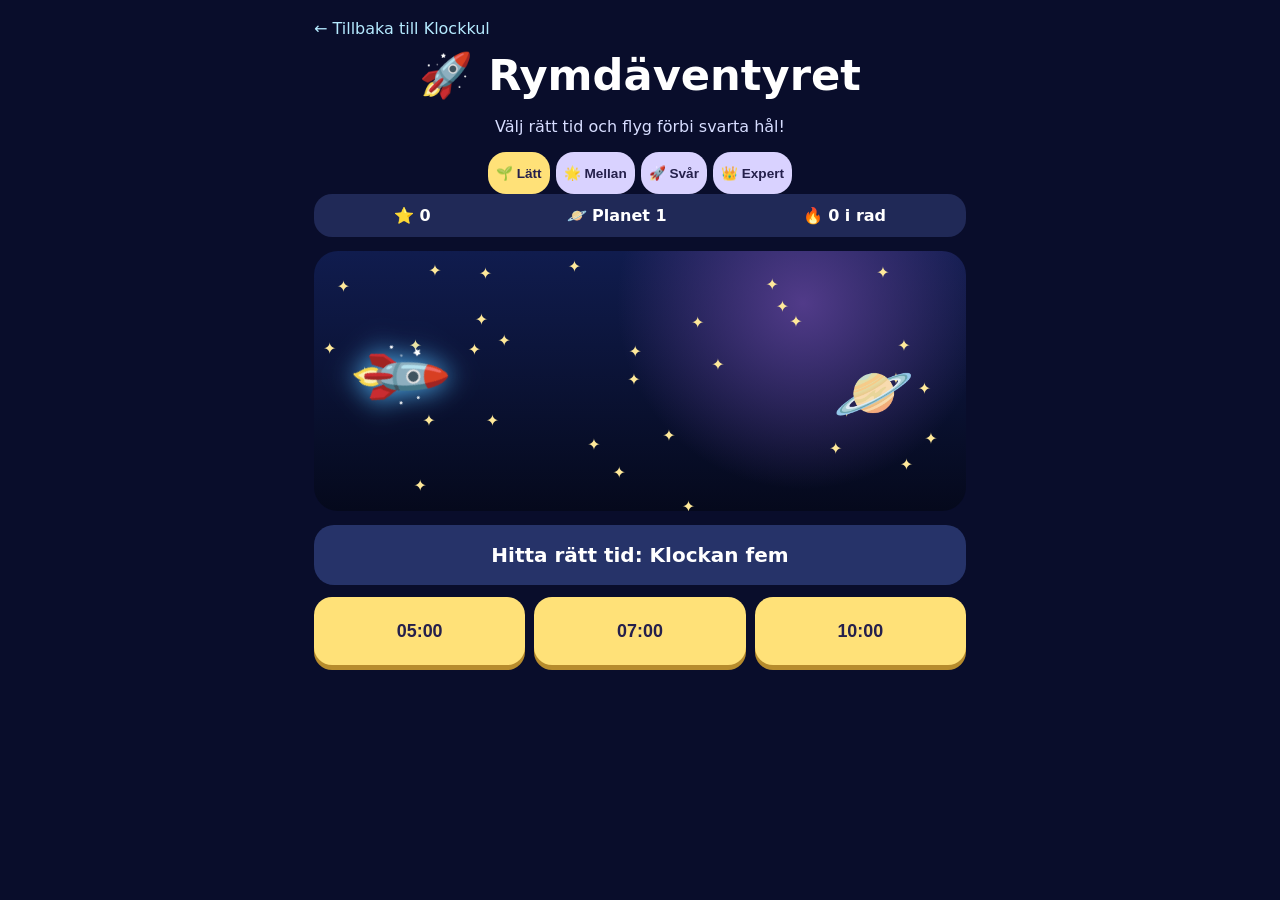
==== space.html @ d6b53c28 "Add interactive space adventure clock game" ====
<!doctype html><html lang="sv"><head><meta charset="utf-8"><meta name="viewport" content="width=device-width,initial-scale=1"><title>Rymdäventyret – Klockkul</title><style>
*{box-sizing:border-box}body{margin:0;background:#090d2b;color:white;font-family:system-ui,sans-serif;text-align:center}main{max-width:680px;margin:auto;padding:14px}a{color:#b5eaff;text-decoration:none;display:block;text-align:left;margin:5px 0 12px}h1{font-size:clamp(1.7rem,6vw,2.7rem);margin:8px}p{color:#d7ddff}.hud{display:flex;justify-content:space-around;background:#202957;border-radius:18px;padding:12px;font-weight:800}.space{height:260px;position:relative;overflow:hidden;border-radius:24px;margin:14px 0;background:radial-gradient(circle at 75% 20%,#513b89,transparent 35%),linear-gradient(#101c4e,#05091c)}.star{position:absolute;color:#ffe99a;animation:twinkle 1.5s infinite alternate}@keyframes twinkle{to{opacity:.2;transform:scale(.6)}}.rocket{position:absolute;left:13%;top:48%;font-size:65px;transform:translate(-50%,-50%) rotate(45deg);transition:left .65s,top .65s;filter:drop-shadow(0 0 14px #56bfff)}.planet{position:absolute;right:8%;top:40%;font-size:65px}.hole{position:absolute;right:10%;top:38%;font-size:75px}.question{background:#263369;border-radius:20px;padding:14px;margin:10px 0}.question h2{margin:4px;font-size:1.25rem}.clock{width:140px;height:140px;border:8px solid #f6f2ff;border-radius:50%;background:#fffdf0;position:relative;margin:10px auto;color:#1d2040}.num{position:absolute;left:50%;top:50%;font-weight:800;font-size:12px;transform:translate(-50%,-50%) rotate(var(--a)) translateY(-53px) rotate(calc(-1 * var(--a)))}.hand{position:absolute;left:50%;bottom:50%;transform-origin:bottom;border-radius:8px}.hour{width:6px;height:36px;background:#7651db}.minute{width:4px;height:49px;background:#159eaa}.dot{position:absolute;top:50%;left:50%;width:12px;height:12px;background:#21223d;border-radius:50%;transform:translate(-50%,-50%)}.options{display:grid;grid-template-columns:repeat(3,1fr);gap:9px;margin:12px 0}button{cursor:pointer;border:0;border-radius:18px;padding:17px 7px;font-size:1.12rem;font-weight:900;background:#ffe178;color:#25204c;min-height:68px;box-shadow:0 5px #b78c2d}button:disabled{opacity:.6}button.correct{background:#8df1ba}button.wrong{background:#ff9fa5}.level button{font-size:.85rem;min-height:42px;padding:8px;background:#d9d2ff;box-shadow:none}.level button.active{background:#ffe178}.level{display:flex;gap:6px;justify-content:center;flex-wrap:wrap}.message{min-height:50px;font-weight:800;font-size:1.15rem}#next{background:#9cefff;box-shadow:0 5px #4f92a7;width:100%;margin:4px 0 18px}#next[hidden]{display:none}.rocket.fly{left:78%;top:40%}.rocket.fail{left:40%;top:65%}@media(max-width:380px){.options button{font-size:.96rem}}@media(prefers-reduced-motion:reduce){*,*:before,*:after{animation:none!important;transition:none!important}}
</style></head><body><main><a href="index.html">← Tillbaka till Klockkul</a><h1>🚀 Rymdäventyret</h1><p>Välj rätt tid och flyg förbi svarta hål!</p><div class="level" id="levels"></div><div class="hud"><span>⭐ <b id="points">0</b></span><span>🪐 Planet <b id="planet">1</b></span><span>🔥 <b id="streak">0</b> i rad</span></div><div class="space" id="space"><div class="rocket" id="rocket">🚀</div><div id="destination" class="planet">🪐</div></div><div class="question"><h2 id="prompt"></h2><div id="clock"></div></div><div class="options" id="options"></div><div class="message" id="message" role="status" aria-live="polite"></div><button id="next" hidden>Flyg vidare! 🚀</button></main><script>
const steps=[30,15,5,1],names=['🌱 Lätt','🌟 Mellan','🚀 Svår','👑 Expert'];let level=0,points=+(localStorage.spacePoints||0),round=0,streak=0,answer=null,locked=false;
const $=s=>document.querySelector(s);const word=['tolv','ett','två','tre','fyra','fem','sex','sju','åtta','nio','tio','elva'];const num=n=>String(n).padStart(2,'0');const fmt=t=>num(t.h)+':'+num(t.m);const random=()=>({h:1+Math.floor(Math.random()*12),m:Math.floor(Math.random()*(60/steps[level]))*steps[level]});const say=t=>{let next=word[(t.h+1)%12],h=word[t.h%12],m=t.m;if(!m)return 'Klockan '+h;if(m===15)return 'Kvart över '+h;if(m===30)return 'Halv '+next;if(m===45)return 'Kvart i '+next;if(m<30)return m+' minuter över '+h;return (60-m)+' minuter i '+next};
names.forEach((name,i)=>{let b=document.createElement('button');b.textContent=name;b.onclick=()=>{level=i;round=0;streak=0;document.querySelectorAll('.level button').forEach(x=>x.classList.remove('active'));b.classList.add('active');newRound()};if(!i)b.className='active';$('#levels').append(b)});
for(let i=0;i<32;i++){let s=document.createElement('span');s.className='star';s.textContent='✦';s.style.left=Math.random()*100+'%';s.style.top=Math.random()*100+'%';s.style.animationDelay=Math.random()*2+'s';$('#space').prepend(s)}
function clock(t){let c=document.createElement('div');c.className='clock';for(let n=1;n<=12;n++){let s=document.createElement('span');s.className='num';s.textContent=n;s.style.setProperty('--a',n*30+'deg');c.append(s)}for(let [cls,deg] of [['hour',t.h*30+t.m*.5],['minute',t.m*6]]){let h=document.createElement('i');h.className='hand '+cls;h.style.transform='translateX(-50%) rotate('+deg+'deg)';c.append(h)}let d=document.createElement('i');d.className='dot';c.append(d);return c}
function newRound(){locked=false;$('#next').hidden=true;$('#message').textContent='';$('#rocket').className='rocket';$('#destination').textContent='🪐';$('#destination').className='planet';$('#clock').replaceChildren();$('#options').replaceChildren();answer=random();let analog=Math.random()<.5;$('#prompt').textContent=analog?'Vilken tid visar klockan?':'Hitta rätt tid: '+say(answer);if(analog)$('#clock').append(clock(answer));let choices=[answer],used=new Set([fmt(answer)]);while(choices.length<3){let t=random();if(!used.has(fmt(t))){used.add(fmt(t));choices.push(t)}}for(let t of choices.sort(()=>Math.random()-.5)){let b=document.createElement('button');b.textContent=fmt(t);b.onclick=()=>choose(t,b);$('#options').append(b)}$('#planet').textContent=1+Math.floor(round/5);$('#points').textContent=points;$('#streak').textContent=streak}
function choose(t,b){if(locked)return;locked=true;let ok=fmt(t)===fmt(answer);document.querySelectorAll('#options button').forEach(x=>x.disabled=true);if(ok){b.classList.add('correct');streak++;round++;points++;localStorage.spacePoints=points;localStorage.clockStars=+(localStorage.clockStars||0)+1;localStorage.clockCorrect=+(localStorage.clockCorrect||0)+1;$('#rocket').classList.add('fly');$('#message').textContent=round%5===0?'🏆 Planet räddad! Ny galax väntar!':'✨ Snyggt! Du flög rätt! +1 ⭐'}else{b.classList.add('wrong');streak=0;$('#rocket').classList.add('fail');$('#destination').textContent='🕳️';$('#destination').className='hole';$('#message').textContent='🛟 Nästan! Rätt tid är '+fmt(answer)+'. Försök igen!';document.querySelectorAll('#options button').forEach(x=>{if(x.textContent===fmt(answer))x.classList.add('correct')})}$('#points').textContent=points;$('#streak').textContent=streak;$('#next').textContent=ok?'Flyg vidare! 🚀':'Försök med en ny tid! 💪';$('#next').hidden=false}
$('#next').onclick=newRound;newRound();
</script></body></html>
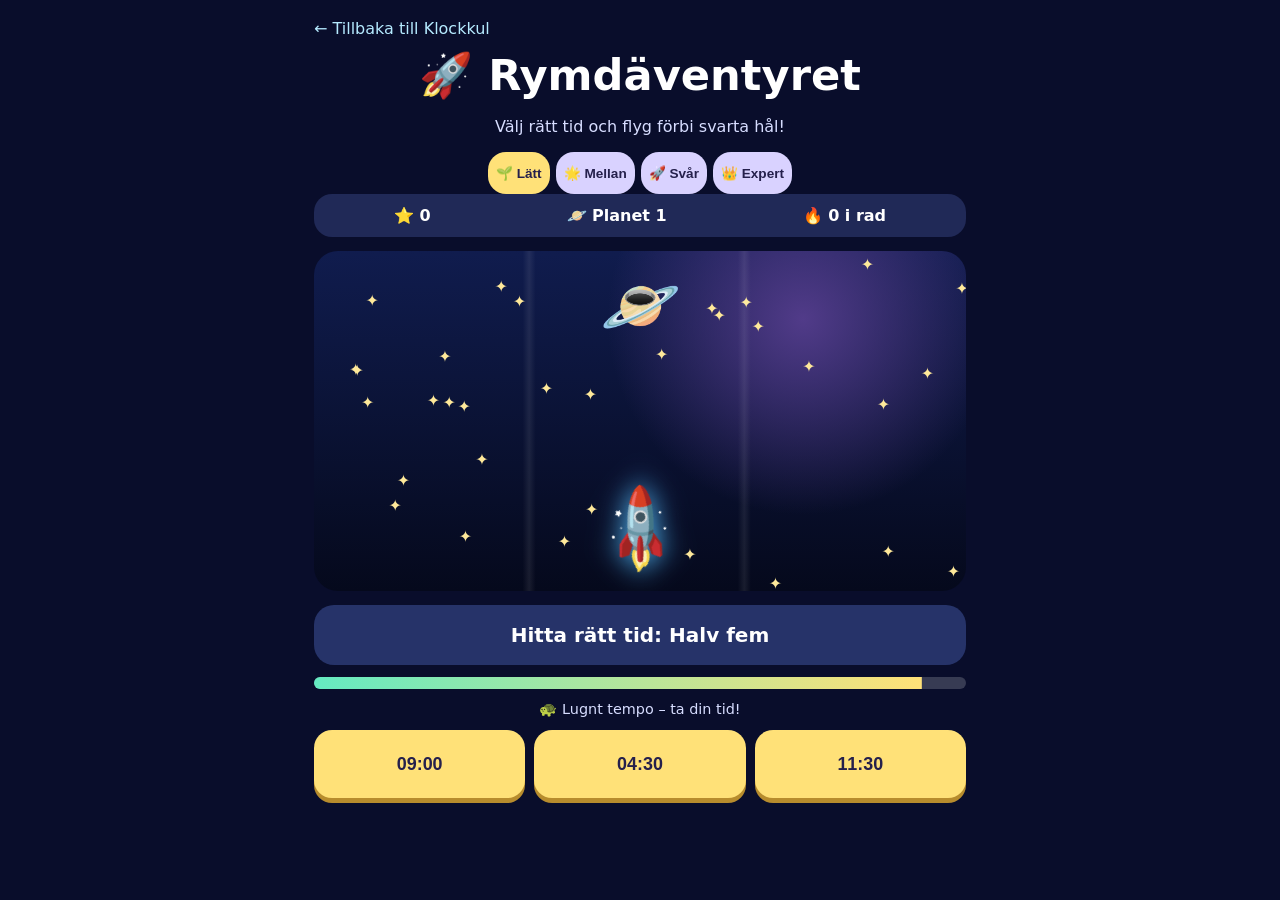
==== commit 789c1b8d: "Make rocket dodge continuously approaching obstacles with level-based timers" ====
--- a/space.html
+++ b/space.html
@@ -1,12 +1,17 @@
 <!doctype html><html lang="sv"><head><meta charset="utf-8"><meta name="viewport" content="width=device-width,initial-scale=1"><title>Rymdäventyret – Klockkul</title><style>
-*{box-sizing:border-box}body{margin:0;background:#090d2b;color:white;font-family:system-ui,sans-serif;text-align:center}main{max-width:680px;margin:auto;padding:14px}a{color:#b5eaff;text-decoration:none;display:block;text-align:left;margin:5px 0 12px}h1{font-size:clamp(1.7rem,6vw,2.7rem);margin:8px}p{color:#d7ddff}.hud{display:flex;justify-content:space-around;background:#202957;border-radius:18px;padding:12px;font-weight:800}.space{height:260px;position:relative;overflow:hidden;border-radius:24px;margin:14px 0;background:radial-gradient(circle at 75% 20%,#513b89,transparent 35%),linear-gradient(#101c4e,#05091c)}.star{position:absolute;color:#ffe99a;animation:twinkle 1.5s infinite alternate}@keyframes twinkle{to{opacity:.2;transform:scale(.6)}}.rocket{position:absolute;left:13%;top:48%;font-size:65px;transform:translate(-50%,-50%) rotate(45deg);transition:left .65s,top .65s;filter:drop-shadow(0 0 14px #56bfff)}.planet{position:absolute;right:8%;top:40%;font-size:65px}.hole{position:absolute;right:10%;top:38%;font-size:75px}.question{background:#263369;border-radius:20px;padding:14px;margin:10px 0}.question h2{margin:4px;font-size:1.25rem}.clock{width:140px;height:140px;border:8px solid #f6f2ff;border-radius:50%;background:#fffdf0;position:relative;margin:10px auto;color:#1d2040}.num{position:absolute;left:50%;top:50%;font-weight:800;font-size:12px;transform:translate(-50%,-50%) rotate(var(--a)) translateY(-53px) rotate(calc(-1 * var(--a)))}.hand{position:absolute;left:50%;bottom:50%;transform-origin:bottom;border-radius:8px}.hour{width:6px;height:36px;background:#7651db}.minute{width:4px;height:49px;background:#159eaa}.dot{position:absolute;top:50%;left:50%;width:12px;height:12px;background:#21223d;border-radius:50%;transform:translate(-50%,-50%)}.options{display:grid;grid-template-columns:repeat(3,1fr);gap:9px;margin:12px 0}button{cursor:pointer;border:0;border-radius:18px;padding:17px 7px;font-size:1.12rem;font-weight:900;background:#ffe178;color:#25204c;min-height:68px;box-shadow:0 5px #b78c2d}button:disabled{opacity:.6}button.correct{background:#8df1ba}button.wrong{background:#ff9fa5}.level button{font-size:.85rem;min-height:42px;padding:8px;background:#d9d2ff;box-shadow:none}.level button.active{background:#ffe178}.level{display:flex;gap:6px;justify-content:center;flex-wrap:wrap}.message{min-height:50px;font-weight:800;font-size:1.15rem}#next{background:#9cefff;box-shadow:0 5px #4f92a7;width:100%;margin:4px 0 18px}#next[hidden]{display:none}.rocket.fly{left:78%;top:40%}.rocket.fail{left:40%;top:65%}@media(max-width:380px){.options button{font-size:.96rem}}@media(prefers-reduced-motion:reduce){*,*:before,*:after{animation:none!important;transition:none!important}}
-</style></head><body><main><a href="index.html">← Tillbaka till Klockkul</a><h1>🚀 Rymdäventyret</h1><p>Välj rätt tid och flyg förbi svarta hål!</p><div class="level" id="levels"></div><div class="hud"><span>⭐ <b id="points">0</b></span><span>🪐 Planet <b id="planet">1</b></span><span>🔥 <b id="streak">0</b> i rad</span></div><div class="space" id="space"><div class="rocket" id="rocket">🚀</div><div id="destination" class="planet">🪐</div></div><div class="question"><h2 id="prompt"></h2><div id="clock"></div></div><div class="options" id="options"></div><div class="message" id="message" role="status" aria-live="polite"></div><button id="next" hidden>Flyg vidare! 🚀</button></main><script>
-const steps=[30,15,5,1],names=['🌱 Lätt','🌟 Mellan','🚀 Svår','👑 Expert'];let level=0,points=+(localStorage.spacePoints||0),round=0,streak=0,answer=null,locked=false;
-const $=s=>document.querySelector(s);const word=['tolv','ett','två','tre','fyra','fem','sex','sju','åtta','nio','tio','elva'];const num=n=>String(n).padStart(2,'0');const fmt=t=>num(t.h)+':'+num(t.m);const random=()=>({h:1+Math.floor(Math.random()*12),m:Math.floor(Math.random()*(60/steps[level]))*steps[level]});const say=t=>{let next=word[(t.h+1)%12],h=word[t.h%12],m=t.m;if(!m)return 'Klockan '+h;if(m===15)return 'Kvart över '+h;if(m===30)return 'Halv '+next;if(m===45)return 'Kvart i '+next;if(m<30)return m+' minuter över '+h;return (60-m)+' minuter i '+next};
-names.forEach((name,i)=>{let b=document.createElement('button');b.textContent=name;b.onclick=()=>{level=i;round=0;streak=0;document.querySelectorAll('.level button').forEach(x=>x.classList.remove('active'));b.classList.add('active');newRound()};if(!i)b.className='active';$('#levels').append(b)});
-for(let i=0;i<32;i++){let s=document.createElement('span');s.className='star';s.textContent='✦';s.style.left=Math.random()*100+'%';s.style.top=Math.random()*100+'%';s.style.animationDelay=Math.random()*2+'s';$('#space').prepend(s)}
-function clock(t){let c=document.createElement('div');c.className='clock';for(let n=1;n<=12;n++){let s=document.createElement('span');s.className='num';s.textContent=n;s.style.setProperty('--a',n*30+'deg');c.append(s)}for(let [cls,deg] of [['hour',t.h*30+t.m*.5],['minute',t.m*6]]){let h=document.createElement('i');h.className='hand '+cls;h.style.transform='translateX(-50%) rotate('+deg+'deg)';c.append(h)}let d=document.createElement('i');d.className='dot';c.append(d);return c}
-function newRound(){locked=false;$('#next').hidden=true;$('#message').textContent='';$('#rocket').className='rocket';$('#destination').textContent='🪐';$('#destination').className='planet';$('#clock').replaceChildren();$('#options').replaceChildren();answer=random();let analog=Math.random()<.5;$('#prompt').textContent=analog?'Vilken tid visar klockan?':'Hitta rätt tid: '+say(answer);if(analog)$('#clock').append(clock(answer));let choices=[answer],used=new Set([fmt(answer)]);while(choices.length<3){let t=random();if(!used.has(fmt(t))){used.add(fmt(t));choices.push(t)}}for(let t of choices.sort(()=>Math.random()-.5)){let b=document.createElement('button');b.textContent=fmt(t);b.onclick=()=>choose(t,b);$('#options').append(b)}$('#planet').textContent=1+Math.floor(round/5);$('#points').textContent=points;$('#streak').textContent=streak}
-function choose(t,b){if(locked)return;locked=true;let ok=fmt(t)===fmt(answer);document.querySelectorAll('#options button').forEach(x=>x.disabled=true);if(ok){b.classList.add('correct');streak++;round++;points++;localStorage.spacePoints=points;localStorage.clockStars=+(localStorage.clockStars||0)+1;localStorage.clockCorrect=+(localStorage.clockCorrect||0)+1;$('#rocket').classList.add('fly');$('#message').textContent=round%5===0?'🏆 Planet räddad! Ny galax väntar!':'✨ Snyggt! Du flög rätt! +1 ⭐'}else{b.classList.add('wrong');streak=0;$('#rocket').classList.add('fail');$('#destination').textContent='🕳️';$('#destination').className='hole';$('#message').textContent='🛟 Nästan! Rätt tid är '+fmt(answer)+'. Försök igen!';document.querySelectorAll('#options button').forEach(x=>{if(x.textContent===fmt(answer))x.classList.add('correct')})}$('#points').textContent=points;$('#streak').textContent=streak;$('#next').textContent=ok?'Flyg vidare! 🚀':'Försök med en ny tid! 💪';$('#next').hidden=false}
-$('#next').onclick=newRound;newRound();
+*{box-sizing:border-box}body{margin:0;background:#090d2b;color:white;font-family:system-ui,sans-serif;text-align:center}main{max-width:680px;margin:auto;padding:14px}a{color:#b5eaff;text-decoration:none;display:block;text-align:left;margin:5px 0 12px}h1{font-size:clamp(1.7rem,6vw,2.7rem);margin:8px}p{color:#d7ddff}.hud{display:flex;justify-content:space-around;background:#202957;border-radius:18px;padding:12px;font-weight:800}.space{height:340px;position:relative;overflow:hidden;border-radius:24px;margin:14px 0;background:radial-gradient(circle at 75% 20%,#513b89,transparent 35%),linear-gradient(#101c4e,#05091c)}.star{position:absolute;color:#ffe99a;animation:twinkle 1.5s infinite alternate}@keyframes twinkle{to{opacity:.2;transform:scale(.6)}}.rocket{position:absolute;left:50%;top:82%;font-size:60px;transform:translate(-50%,-50%) rotate(-45deg);transition:left .45s,top .45s;z-index:4;filter:drop-shadow(0 0 14px #56bfff)}.planet{position:absolute;left:50%;top:5%;font-size:65px;transform:translateX(-50%)}.hole{position:absolute;left:50%;top:5%;font-size:75px;transform:translateX(-50%)}.question{background:#263369;border-radius:20px;padding:14px;margin:10px 0}.question h2{margin:4px;font-size:1.25rem}.clock{width:140px;height:140px;border:8px solid #f6f2ff;border-radius:50%;background:#fffdf0;position:relative;margin:10px auto;color:#1d2040}.num{position:absolute;left:50%;top:50%;font-weight:800;font-size:12px;transform:translate(-50%,-50%) rotate(var(--a)) translateY(-53px) rotate(calc(-1 * var(--a)))}.hand{position:absolute;left:50%;bottom:50%;transform-origin:bottom;border-radius:8px}.hour{width:6px;height:36px;background:#7651db}.minute{width:4px;height:49px;background:#159eaa}.dot{position:absolute;top:50%;left:50%;width:12px;height:12px;background:#21223d;border-radius:50%;transform:translate(-50%,-50%)}.options{display:grid;grid-template-columns:repeat(3,1fr);gap:9px;margin:12px 0}button{cursor:pointer;border:0;border-radius:18px;padding:17px 7px;font-size:1.12rem;font-weight:900;background:#ffe178;color:#25204c;min-height:68px;box-shadow:0 5px #b78c2d}button:disabled{opacity:.6}button.correct{background:#8df1ba}button.wrong{background:#ff9fa5}.level button{font-size:.85rem;min-height:42px;padding:8px;background:#d9d2ff;box-shadow:none}.level button.active{background:#ffe178}.level{display:flex;gap:6px;justify-content:center;flex-wrap:wrap}.message{min-height:50px;font-weight:800;font-size:1.15rem}#next{background:#9cefff;box-shadow:0 5px #4f92a7;width:100%;margin:4px 0 18px}#next[hidden]{display:none}.rocket.fly{left:78%;top:72%}.rocket.fail{left:50%;top:80%;filter:grayscale(1) drop-shadow(0 0 18px #ff4e66)}.obstacle{position:absolute;top:0;left:50%;transform:translate(-50%,-50%) scale(.3);font-size:65px;z-index:3;will-change:top,transform}.space:after{content:"";position:absolute;inset:0;background:linear-gradient(90deg,transparent 32%,#ffffff14 33%,transparent 34%,transparent 65%,#ffffff14 66%,transparent 67%);pointer-events:none}.timer{height:12px;border-radius:20px;background:#ffffff30;overflow:hidden;margin:12px 0}.timer i{display:block;height:100%;width:100%;background:linear-gradient(90deg,#65eac2,#ffe178);transform-origin:left}.speednote{font-size:.9rem;color:#d7ddff}.options button{touch-action:manipulation}@media(max-width:380px){.options button{font-size:.96rem}}@media(prefers-reduced-motion:reduce){*,*:before,*:after{animation:none!important;transition:none!important}}
+</style></head><body><main><a href="index.html">← Tillbaka till Klockkul</a><h1>🚀 Rymdäventyret</h1><p>Välj rätt tid och flyg förbi svarta hål!</p><div class="level" id="levels"></div><div class="hud"><span>⭐ <b id="points">0</b></span><span>🪐 Planet <b id="planet">1</b></span><span>🔥 <b id="streak">0</b> i rad</span></div><div class="space" id="space"><div class="rocket" id="rocket">🚀</div><div id="destination" class="planet">🪐</div><div class="obstacle" id="obstacle">🕳️</div></div><div class="question"><h2 id="prompt"></h2><div id="clock"></div></div><div class="timer" aria-label="Tid kvar"><i id="timerbar"></i></div><div class="speednote" id="speednote"></div><div class="options" id="options"></div><div class="message" id="message" role="status" aria-live="polite"></div><button id="next" hidden>Flyg vidare! 🚀</button></main><script>
+const steps=[30,15,5,1],names=['🌱 Lätt','🌟 Mellan','🚀 Svår','👑 Expert'],durations=[22000,15000,10000,6500];
+let level=0,points=+(localStorage.spacePoints||0),round=0,streak=0,answer=null,locked=false,frame=0,deadline=0,remaining=0;
+const $=s=>document.querySelector(s),num=n=>String(n).padStart(2,'0'),fmt=t=>num(t.h)+':'+num(t.m);
+const words=['tolv','ett','två','tre','fyra','fem','sex','sju','åtta','nio','tio','elva'];
+const random=()=>({h:1+Math.floor(Math.random()*12),m:Math.floor(Math.random()*(60/steps[level]))*steps[level]});
+const say=t=>{let h=words[t.h%12],next=words[(t.h+1)%12],m=t.m;if(!m)return 'Klockan '+h;if(m===15)return 'Kvart över '+h;if(m===30)return 'Halv '+next;if(m===45)return 'Kvart i '+next;if(m<30)return m+' minuter över '+h;return (60-m)+' minuter i '+next};
+names.forEach((name,i)=>{let b=document.createElement('button');b.textContent=name;b.onclick=()=>{cancelAnimationFrame(frame);level=i;round=0;streak=0;document.querySelectorAll('.level button').forEach(x=>x.classList.remove('active'));b.classList.add('active');newRound()};if(!i)b.className='active';$('#levels').append(b)});
+for(let i=0;i<32;i++){let star=document.createElement('span');star.className='star';star.textContent='✦';star.style.left=Math.random()*100+'%';star.style.top=Math.random()*100+'%';star.style.animationDelay=Math.random()*2+'s';$('#space').prepend(star)}
+function clock(t){let c=document.createElement('div');c.className='clock';for(let n=1;n<=12;n++){let el=document.createElement('span');el.className='num';el.textContent=n;el.style.setProperty('--a',n*30+'deg');c.append(el)}for(let [cls,deg] of [['hour',t.h*30+t.m*.5],['minute',t.m*6]]){let hand=document.createElement('i');hand.className='hand '+cls;hand.style.transform='translateX(-50%) rotate('+deg+'deg)';c.append(hand)}let d=document.createElement('i');d.className='dot';c.append(d);return c}
+function tick(now){if(locked)return;let fraction=Math.max(0,(deadline-now)/durations[level]);$('#timerbar').style.transform='scaleX('+fraction+')';let progress=1-fraction;$('#obstacle').style.top=(7+progress*77)+'%';$('#obstacle').style.transform='translate(-50%,-50%) scale('+(0.35+progress*1.15)+')';if(fraction<=0){finish(false,null,true);return}frame=requestAnimationFrame(tick)}
+function newRound(){cancelAnimationFrame(frame);locked=false;$('#next').hidden=true;$('#message').textContent='';$('#rocket').className='rocket';$('#obstacle').textContent=['🕳️','☄️','🪨'][Math.floor(Math.random()*3)];$('#destination').textContent='🪐';$('#clock').replaceChildren();$('#options').replaceChildren();answer=random();let analog=Math.random()<.5;$('#prompt').textContent=analog?'Vilken tid visar klockan?':'Hitta rätt tid: '+say(answer);if(analog)$('#clock').append(clock(answer));let choices=[answer],used=new Set([fmt(answer)]);while(choices.length<3){let t=random();if(!used.has(fmt(t))){used.add(fmt(t));choices.push(t)}}for(let t of choices.sort(()=>Math.random()-.5)){let b=document.createElement('button');b.textContent=fmt(t);b.onclick=()=>finish(fmt(t)===fmt(answer),b,false);$('#options').append(b)}$('#planet').textContent=1+Math.floor(round/5);$('#points').textContent=points;$('#streak').textContent=streak;$('#speednote').textContent=['🐢 Lugnt tempo – ta din tid!','🛸 Lite snabbare!','⚡ Se upp, det går fort!','🔥 Supersnabbt – reagera direkt!'][level];$('#obstacle').style.top='7%';$('#obstacle').style.transform='translate(-50%,-50%) scale(.35)';$('#timerbar').style.transform='scaleX(1)';deadline=performance.now()+durations[level];frame=requestAnimationFrame(tick)}
+function finish(ok,button,timeout){if(locked)return;locked=true;cancelAnimationFrame(frame);document.querySelectorAll('#options button').forEach(x=>x.disabled=true);if(ok){button.classList.add('correct');streak++;round++;points++;localStorage.spacePoints=points;localStorage.clockStars=+(localStorage.clockStars||0)+1;localStorage.clockCorrect=+(localStorage.clockCorrect||0)+1;$('#rocket').classList.add('fly');$('#message').textContent=round%5===0?'🏆 Ny planet! Du är en rymdhjälte!':'✨ Snygg undanmanöver! +1 ⭐'}else{if(button)button.classList.add('wrong');streak=0;$('#rocket').classList.add('fail');$('#obstacle').style.top='78%';$('#obstacle').style.transform='translate(-50%,-50%) scale(1.5)';$('#message').textContent=(timeout?'⏰ Tiden tog slut! ':'🛟 Oj, ett hinder! ')+'Rätt svar: '+fmt(answer);document.querySelectorAll('#options button').forEach(x=>{if(x.textContent===fmt(answer))x.classList.add('correct')})}$('#points').textContent=points;$('#streak').textContent=streak;$('#next').textContent=ok?'Flyg vidare! 🚀':'Försök igen! 💪';$('#next').hidden=false}
+$('#next').onclick=newRound;document.addEventListener('visibilitychange',()=>{if(document.hidden&&!locked){cancelAnimationFrame(frame);remaining=Math.max(0,deadline-performance.now())}else if(!document.hidden&&!locked){deadline=performance.now()+remaining;frame=requestAnimationFrame(tick)}});newRound();
 </script></body></html>
